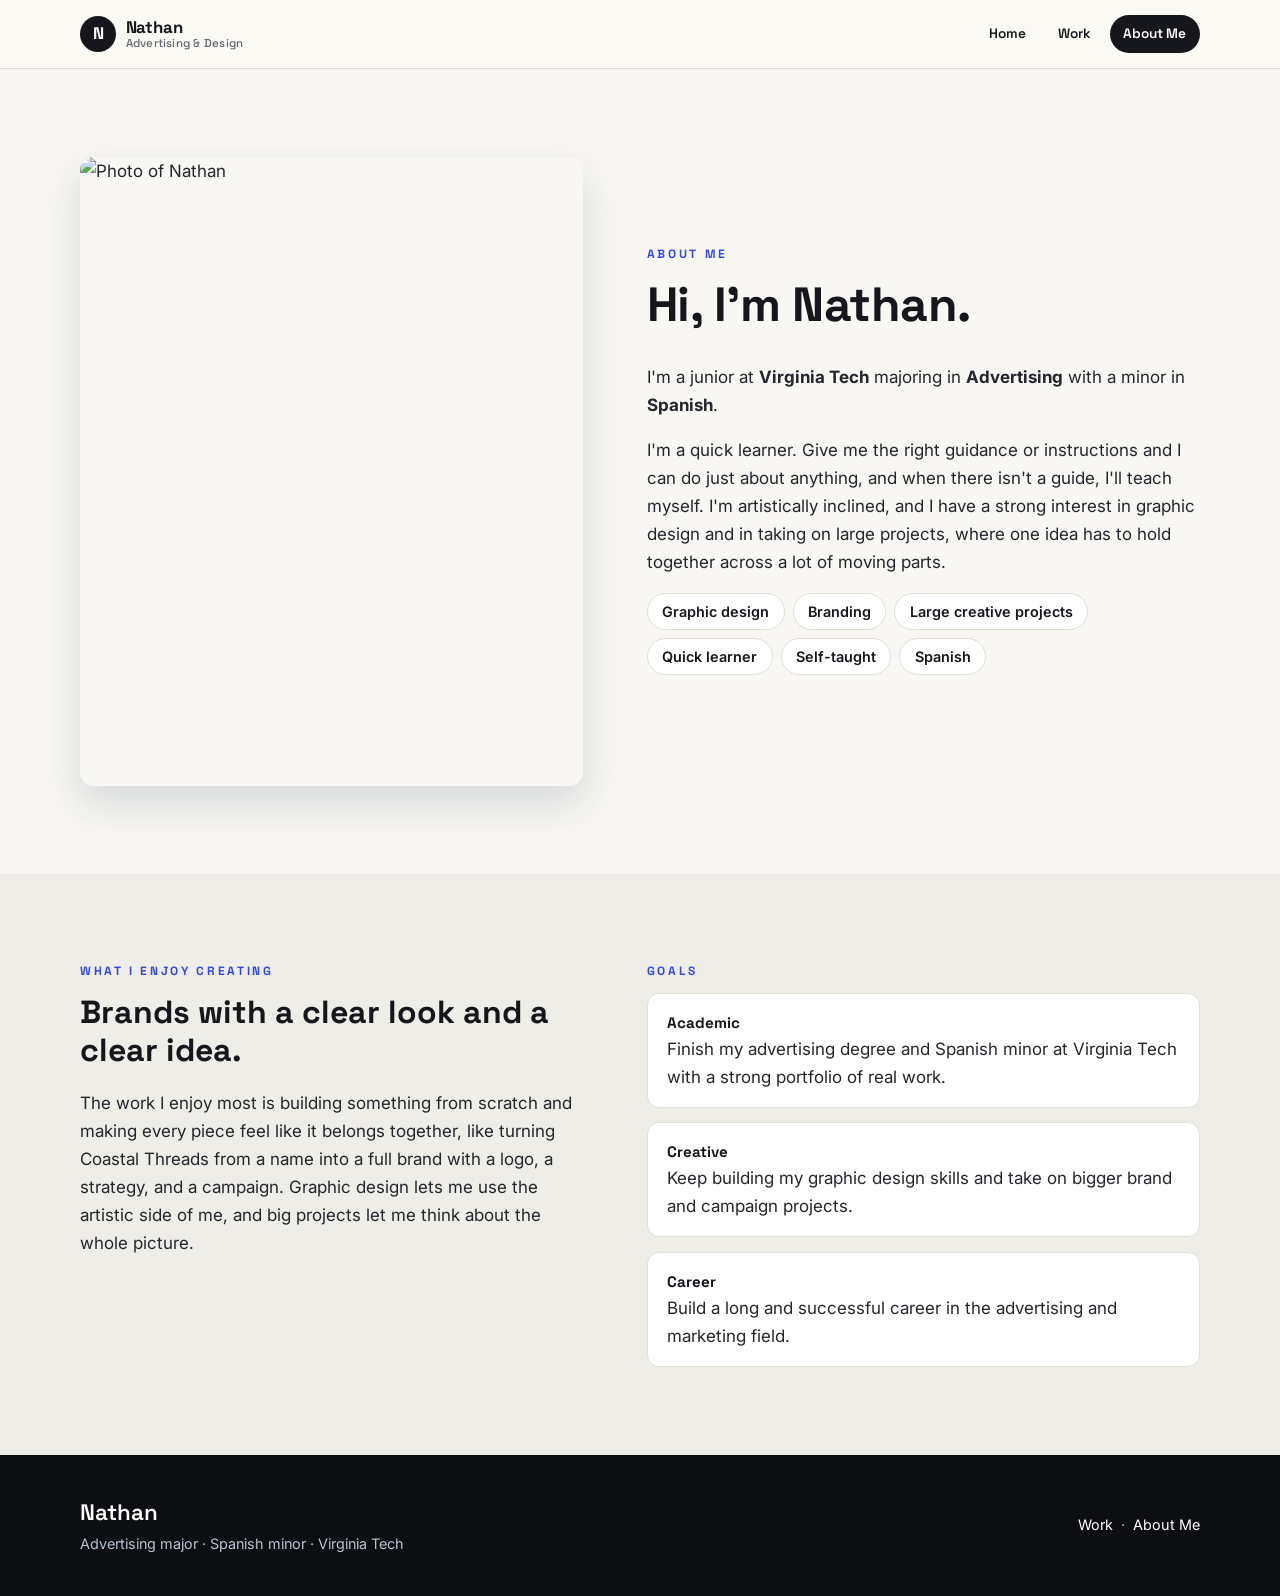
==== about.html @ f5abcb9c "Add files via upload" ====
<!DOCTYPE html>
<html lang="en">
<head>
<meta charset="utf-8">
<meta name="viewport" content="width=device-width, initial-scale=1">
<title>About Me | Nathan, Advertising Portfolio</title>
<meta name="description" content="About Nathan: advertising major at Virginia Tech.">
<link rel="preconnect" href="https://fonts.googleapis.com">
<link rel="preconnect" href="https://fonts.gstatic.com" crossorigin>
<link href="https://fonts.googleapis.com/css2?family=Inter:wght@400;500;600;700&family=Space+Grotesk:wght@500;600;700&display=swap" rel="stylesheet">
<link rel="stylesheet" href="styles.css">
</head>
<body>
<header class="site-header">
  <nav class="wrap nav" aria-label="Main">
    <a class="brand" href="index.html"><span class="mono">N</span><span class="brand-text">Nathan<small>Advertising &amp; Design</small></span></a>
    <button class="nav-toggle" aria-label="Open menu" aria-expanded="false" aria-controls="nav-links">
      <svg viewBox="0 0 24 24" fill="none" stroke="currentColor" stroke-width="2" stroke-linecap="round"><path d="M4 7h16M4 12h16M4 17h16"/></svg>
    </button>
    <ul class="nav-links" id="nav-links">
<li><a href="index.html">Home</a></li>
<li><a href="index.html#work">Work</a></li>
<li><a href="about.html" aria-current="page">About Me</a></li>
    </ul>
  </nav>
</header>
<main>

<section>
  <div class="wrap split">
    <div class="portrait"><img src="images/nathan.jpg" alt="Photo of Nathan"></div>
    <div>
      <span class="eyebrow">About me</span>
      <h1 style="font-size:clamp(2rem,4.5vw,3rem)">Hi, I'm Nathan.</h1>
      <p>I'm a junior at <strong>Virginia Tech</strong> majoring in <strong>Advertising</strong> with a minor in <strong>Spanish</strong>.</p>
      <p>I'm a quick learner. Give me the right guidance or instructions and I can do just about anything, and when there isn't a guide, I'll teach myself. I'm artistically inclined, and I have a strong interest in graphic design and in taking on large projects, where one idea has to hold together across a lot of moving parts.</p>
      <ul class="chips">
        <li>Graphic design</li><li>Branding</li><li>Large creative projects</li><li>Quick learner</li><li>Self-taught</li><li>Spanish</li>
      </ul>
    </div>
  </div>
</section>

<section class="section-alt">
  <div class="wrap split" style="align-items:start">
    <div>
      <span class="eyebrow">What I enjoy creating</span>
      <h2>Brands with a clear look and a clear idea.</h2>
      <p>The work I enjoy most is building something from scratch and making every piece feel like it belongs together, like turning Coastal Threads from a name into a full brand with a logo, a strategy, and a campaign. Graphic design lets me use the artistic side of me, and big projects let me think about the whole picture.</p>
    </div>
    <div>
      <span class="eyebrow">Goals</span>
      <ul class="goal-list">
        <li><strong>Academic</strong>Finish my advertising degree and Spanish minor at Virginia Tech with a strong portfolio of real work.</li>
        <li><strong>Creative</strong>Keep building my graphic design skills and take on bigger brand and campaign projects.</li>
        <li><strong>Career</strong>Build a long and successful career in the advertising and marketing field.</li>
      </ul>
    </div>
  </div>
</section>

</main>
<footer class="site-footer">
  <div class="wrap">
    <div><span class="footer-cta">Nathan</span><br>Advertising major &middot; Spanish minor &middot; Virginia Tech</div>
    <div><a href="index.html#work">Work</a> &nbsp;&middot;&nbsp; <a href="about.html">About Me</a></div>
  </div>
</footer>
<script>
  const t = document.querySelector('.nav-toggle'), l = document.getElementById('nav-links');
  t.addEventListener('click', () => { const o = l.classList.toggle('open'); t.setAttribute('aria-expanded', o); });
</script>
</body>
</html>
---- styles.css ----
/* Coastal Threads portfolio — Nathan */
:root {
  --navy: #15171c;        /* ink: headings */
  --navy-deep: #0d0e11;
  --seaglass: #c4cbe0;
  --sage: #8e95a6;
  --sand: #b9c4ff;        /* light accent on dark */
  --sunset: #3049e6;      /* cobalt accent */
  --cream: #efede7;
  --paper: #f8f7f3;
  --ink: #23262d;
  --muted: #61666f;
  --line: #e1ded6;
  --radius: 14px;
  --max: 1120px;
  --head: "Space Grotesk", "Helvetica Neue", Arial, sans-serif;
  --body: "Inter", "Segoe UI", Arial, sans-serif;
  --script: "Space Grotesk", "Helvetica Neue", Arial, sans-serif;
}

* { box-sizing: border-box; }
html { scroll-behavior: smooth; }
body {
  margin: 0;
  font-family: var(--body);
  font-size: 17px;
  line-height: 1.65;
  color: var(--ink);
  background: var(--paper);
}
img { max-width: 100%; display: block; }
a { color: var(--navy); }
h1, h2, h3, h4 { font-family: var(--head); color: var(--navy); line-height: 1.2; margin: 0 0 .6em; }
h1 { font-size: clamp(2.1rem, 5vw, 3.4rem); font-weight: 800; letter-spacing: -.01em; }
h2 { font-size: clamp(1.5rem, 3vw, 2rem); font-weight: 700; }
h3 { font-size: 1.15rem; font-weight: 700; }
p { margin: 0 0 1em; }

.wrap { width: min(var(--max), 100% - 2.5rem); margin-inline: auto; }

/* ---------- Header / nav ---------- */
.site-header {
  position: sticky; top: 0; z-index: 50;
  background: rgba(251, 249, 244, .94);
  backdrop-filter: blur(8px);
  border-bottom: 1px solid var(--line);
}
.nav { display: flex; align-items: center; justify-content: space-between; height: 68px; }
.brand { display: flex; align-items: center; gap: .6rem; text-decoration: none; color: var(--navy); }
.brand .mono { width: 36px; height: 36px; border-radius: 50%; background: var(--navy); color: #fff; display: grid; place-items: center; font-family: var(--head); font-weight: 700; font-size: 1.05rem; }
.brand-text { font-family: var(--head); font-weight: 700; font-size: 1.05rem; line-height: 1.1; letter-spacing: -.01em; }
.brand-text small { display: block; font-weight: 500; letter-spacing: .02em; font-size: .72rem; color: var(--muted); }
.nav-links { display: flex; gap: .3rem; list-style: none; margin: 0; padding: 0; }
.nav-links a {
  display: block; padding: .5rem .85rem; border-radius: 999px;
  font-family: var(--head); font-weight: 600; font-size: .85rem;
  text-decoration: none; color: var(--navy);
}
.nav-links a:hover { background: var(--cream); }
.nav-links a[aria-current="page"] { background: var(--navy); color: #fff; }
.nav-toggle {
  display: none; background: none; border: 0; padding: .5rem; cursor: pointer; color: var(--navy);
}
.nav-toggle svg { width: 28px; height: 28px; }

@media (max-width: 820px) {
  .nav-toggle { display: block; }
  .nav-links {
    display: none; position: absolute; top: 68px; left: 0; right: 0;
    flex-direction: column; gap: 0; padding: .5rem 1.25rem 1rem;
    background: var(--paper); border-bottom: 1px solid var(--line);
  }
  .nav-links.open { display: flex; }
  .nav-links a { padding: .85rem .5rem; border-radius: 8px; font-size: 1rem; }
}

/* ---------- Hero ---------- */
.hero {
  position: relative; color: #fff; overflow: hidden;
  min-height: min(78vh, 680px); display: flex; align-items: flex-end;
}
.hero-bg { position: absolute; inset: 0; width: 100%; height: 100%; object-fit: cover; object-position: 70% 60%; }
.hero::after {
  content: ""; position: absolute; inset: 0;
  background: linear-gradient(90deg, rgba(12,28,53,.78) 0%, rgba(12,28,53,.45) 50%, rgba(12,28,53,0) 80%), linear-gradient(180deg, rgba(12,28,53,0) 50%, rgba(12,28,53,.6) 100%);
}
.hero .wrap { position: relative; z-index: 1; padding: 6rem 0 3.5rem; }
.hero h1 { color: #fff; max-width: 15ch; }
.hero .script { font-family: var(--script); font-size: 1.9rem; color: var(--sand); margin-bottom: .2rem; }
.hero p.lead { font-size: 1.15rem; max-width: 52ch; color: #eef1f4; }

.eyebrow {
  font-family: var(--head); font-weight: 700; font-size: .75rem; letter-spacing: .22em;
  text-transform: uppercase; color: var(--sunset); margin-bottom: .7rem; display: block;
}
.hero .eyebrow { color: var(--sand); }

.btn {
  display: inline-block; padding: .8rem 1.4rem; border-radius: 999px;
  font-family: var(--head); font-weight: 700; font-size: .9rem; text-decoration: none;
  background: var(--sunset); color: #fff; transition: transform .15s, background .15s;
}
.btn:hover { background: #2238c4; transform: translateY(-1px); }
.btn.ghost { background: transparent; border: 2px solid rgba(255,255,255,.7); color: #fff; }
.btn.ghost:hover { background: rgba(255,255,255,.12); }
.btn-row { display: flex; flex-wrap: wrap; gap: .8rem; margin-top: 1.6rem; }

/* ---------- Sections ---------- */
section { padding: clamp(3rem, 7vw, 5.5rem) 0; }
.section-alt { background: var(--cream); }
.section-head { max-width: 680px; margin-bottom: 2.4rem; }
.section-head p { color: var(--muted); }

/* Project cards */
.cards { display: grid; grid-template-columns: repeat(3, 1fr); gap: 1.5rem; }
@media (max-width: 900px) { .cards { grid-template-columns: 1fr; max-width: 560px; } }
.card {
  background: #fff; border-radius: var(--radius); overflow: hidden;
  border: 1px solid var(--line); text-decoration: none; color: inherit;
  display: flex; flex-direction: column; transition: transform .2s, box-shadow .2s;
}
.card:hover { transform: translateY(-4px); box-shadow: 0 14px 30px rgba(19,41,75,.12); }
.card-img { aspect-ratio: 4 / 3; overflow: hidden; background: var(--cream); }
.card-img img, .card-img svg { width: 100%; height: 100%; object-fit: cover; }
.card-body { padding: 1.3rem 1.4rem 1.5rem; display: flex; flex-direction: column; flex: 1; }
.card-body p { color: var(--muted); font-size: .95rem; }
.card-link { margin-top: auto; font-family: var(--head); font-weight: 700; font-size: .85rem; color: var(--sunset); }

/* Journey strip */
.journey { display: grid; grid-template-columns: repeat(3, 1fr); gap: 1rem; counter-reset: step; }
@media (max-width: 760px) { .journey { grid-template-columns: 1fr; } }
.journey div { border-top: 3px solid var(--seaglass); padding-top: 1rem; }
.journey div:nth-child(2) { border-color: var(--sage); }
.journey div:nth-child(3) { border-color: var(--sunset); }
.journey p { color: var(--muted); font-size: .95rem; margin: 0; }

/* Split layout */
.split { display: grid; grid-template-columns: 1fr 1.1fr; gap: clamp(2rem, 5vw, 4rem); align-items: center; }
@media (max-width: 820px) { .split { grid-template-columns: 1fr; } }
.portrait { border-radius: var(--radius); overflow: hidden; aspect-ratio: 4 / 5; box-shadow: 0 18px 40px rgba(19,41,75,.15); }
.portrait img { width: 100%; height: 100%; object-fit: cover; object-position: center 30%; }

/* ---------- Project pages ---------- */
.page-hero { background: var(--navy); color: #fff; padding: clamp(3rem, 7vw, 5rem) 0 clamp(2.5rem, 5vw, 3.5rem); position: relative; overflow: hidden; }
.page-hero h1 { color: #fff; max-width: 20ch; }
.page-hero p { color: #d7dee7; max-width: 60ch; font-size: 1.1rem; margin: 0; }
.page-hero .eyebrow { color: var(--sand); }
.page-hero .wave-deco { position: absolute; right: -40px; bottom: -10px; width: 380px; opacity: .12; }

.meta { display: flex; flex-wrap: wrap; gap: .5rem; margin-top: 1.4rem; }
.tag {
  font-family: var(--head); font-size: .72rem; font-weight: 700; letter-spacing: .08em; text-transform: uppercase;
  padding: .35rem .75rem; border-radius: 999px; background: rgba(255,255,255,.1); color: var(--sand);
}

.figure { margin: 0; }
.figure a { display: block; border-radius: var(--radius); overflow: hidden; box-shadow: 0 16px 40px rgba(19,41,75,.14); background: #fff; }
.figure img { width: 100%; }
.figure figcaption { font-size: .85rem; color: var(--muted); margin-top: .7rem; text-align: center; }
.figure-grid { display: grid; grid-template-columns: 1fr 1fr; gap: 1.5rem; align-items: start; }
@media (max-width: 760px) { .figure-grid { grid-template-columns: 1fr; } }

.content { max-width: 760px; }
.block { margin-bottom: 2.6rem; }
.block h2 { display: flex; align-items: center; gap: .7rem; }
.block h2 .num {
  flex: none; width: 2.1rem; height: 2.1rem; border-radius: 50%; display: grid; place-items: center;
  background: var(--sand); color: var(--navy); font-size: .95rem;
}

.steps { list-style: none; padding: 0; margin: 0 0 1.2rem; counter-reset: s; }
.steps li { counter-increment: s; position: relative; padding: 0 0 1rem 2.6rem; }
.steps li::before {
  content: counter(s); position: absolute; left: 0; top: .1rem; width: 1.7rem; height: 1.7rem; border-radius: 50%;
  border: 2px solid var(--seaglass); color: var(--navy); font-family: var(--head); font-weight: 700; font-size: .8rem;
  display: grid; place-items: center;
}

.panel-row { display: grid; grid-template-columns: 1fr 1fr; gap: 1rem; margin-top: 1rem; }
@media (max-width: 640px) { .panel-row { grid-template-columns: 1fr; } }
.panel { background: #fff; border: 1px solid var(--line); border-radius: var(--radius); padding: 1.2rem 1.3rem; }
.panel h3 { font-size: .95rem; letter-spacing: .04em; }
.panel p { font-size: .96rem; margin: 0; }
.panel.challenge { border-top: 4px solid var(--sunset); }
.panel.solution { border-top: 4px solid var(--sage); }
.panel.learned { border-top: 4px solid var(--seaglass); }
.panel.improve { border-top: 4px solid var(--navy); }

.facts { display: grid; grid-template-columns: repeat(auto-fit, minmax(200px, 1fr)); gap: 1rem; margin: 1.2rem 0 0; }
.fact { background: #fff; border: 1px solid var(--line); border-radius: 12px; padding: 1rem 1.1rem; }
.fact strong { display: block; font-family: var(--head); font-size: .75rem; letter-spacing: .14em; text-transform: uppercase; color: var(--sunset); margin-bottom: .25rem; }
.fact span { font-size: .95rem; }

.touchpoints { display: grid; grid-template-columns: repeat(2, 1fr); gap: 1rem; margin-top: 1.2rem; }
@media (max-width: 640px) { .touchpoints { grid-template-columns: 1fr; } }
.touch { background: #fff; border: 1px solid var(--line); border-radius: var(--radius); padding: 1.2rem 1.3rem; }
.touch .eyebrow { margin-bottom: .3rem; }
.touch h3 { margin-bottom: .4rem; }
.touch p { font-size: .95rem; margin: 0; color: var(--muted); }

blockquote.pull {
  margin: 1.5rem 0; padding: 1rem 1.4rem; border-left: 4px solid var(--sunset);
  font-family: var(--head); font-weight: 600; font-size: 1.45rem; color: var(--navy); line-height: 1.3; background: var(--cream); border-radius: 0 12px 12px 0;
}

.pager { display: flex; justify-content: space-between; gap: 1rem; border-top: 1px solid var(--line); padding-top: 1.6rem; margin-top: 1rem; flex-wrap: wrap; }
.pager a { text-decoration: none; font-family: var(--head); font-weight: 700; color: var(--navy); }
.pager a span { display: block; font-size: .72rem; letter-spacing: .16em; text-transform: uppercase; color: var(--muted); font-weight: 600; }
.pager .next { text-align: right; margin-left: auto; }

/* About */
.chips { display: flex; flex-wrap: wrap; gap: .5rem; margin: .5rem 0 1.4rem; padding: 0; list-style: none; }
.chips li { background: #fff; border: 1px solid var(--line); border-radius: 999px; padding: .35rem .9rem; font-size: .9rem; font-weight: 600; color: var(--navy); }
.goal-list { list-style: none; padding: 0; margin: 0; display: grid; gap: .9rem; }
.goal-list li { background: #fff; border-radius: 12px; padding: 1rem 1.2rem; border: 1px solid var(--line); }
.goal-list strong { font-family: var(--head); color: var(--navy); display: block; font-size: .95rem; }

/* Footer */
.site-footer { background: var(--navy-deep); color: #b9c4d2; padding: 2.5rem 0; font-size: .9rem; }
.site-footer .wrap { display: flex; justify-content: space-between; align-items: center; gap: 1rem; flex-wrap: wrap; }
.site-footer .script { font-family: var(--script); font-size: 1.5rem; color: var(--sand); }
.site-footer a { color: #fff; text-decoration: none; }

/* ---------- Personal intro ---------- */
.intro { padding: clamp(3rem, 8vw, 6rem) 0 clamp(3rem, 7vw, 5rem); }
.intro-grid { display: grid; grid-template-columns: 1.35fr .9fr; gap: clamp(2rem, 6vw, 5rem); align-items: center; }
@media (max-width: 820px) { .intro-grid { grid-template-columns: 1fr; } .intro-grid .portrait { max-width: 340px; order: -1; } }
.intro h1 { font-size: clamp(2.6rem, 7vw, 5rem); font-weight: 700; letter-spacing: -.035em; line-height: 1.02; margin-bottom: .35em; }
.intro h1 .accent { color: var(--sunset); }
.intro .lead { font-size: clamp(1.1rem, 2vw, 1.3rem); color: var(--ink); max-width: 34ch; }
.intro .btn.ghost { border-color: var(--navy); color: var(--navy); }
.intro .btn.ghost:hover { background: var(--navy); color: #fff; }
.avail { display: inline-flex; align-items: center; gap: .5rem; font-size: .85rem; font-weight: 600; color: var(--muted); margin-bottom: 1.4rem; }
.avail::before { content: ""; width: 9px; height: 9px; border-radius: 50%; background: #2fa66b; box-shadow: 0 0 0 4px rgba(47,166,107,.15); }

.skills { display: grid; grid-template-columns: repeat(3, 1fr); gap: 1.2rem; }
@media (max-width: 760px) { .skills { grid-template-columns: 1fr; } }
.skill { background: #fff; border: 1px solid var(--line); border-radius: var(--radius); padding: 1.5rem; }
.skill .ico { width: 42px; height: 42px; border-radius: 10px; background: #e8ebfd; color: var(--sunset); display: grid; place-items: center; margin-bottom: 1rem; }
.skill .ico svg { width: 22px; height: 22px; }
.skill p { color: var(--muted); font-size: .95rem; margin: 0; }

.project-group { display: flex; justify-content: space-between; align-items: end; gap: 1rem; flex-wrap: wrap; border-bottom: 1px solid var(--line); padding-bottom: 1rem; margin-bottom: 1.5rem; }
.project-group h3 { margin: 0; font-size: 1.35rem; }
.project-group p { margin: 0; color: var(--muted); font-size: .92rem; max-width: 52ch; }

.crumbs { font-size: .82rem; color: #aab1c0; margin-bottom: 1rem; }
.crumbs a { color: #fff; text-decoration: none; }
.crumbs a:hover { text-decoration: underline; }
.footer-cta { font-family: var(--head); font-size: 1.4rem; font-weight: 600; color: #fff; }
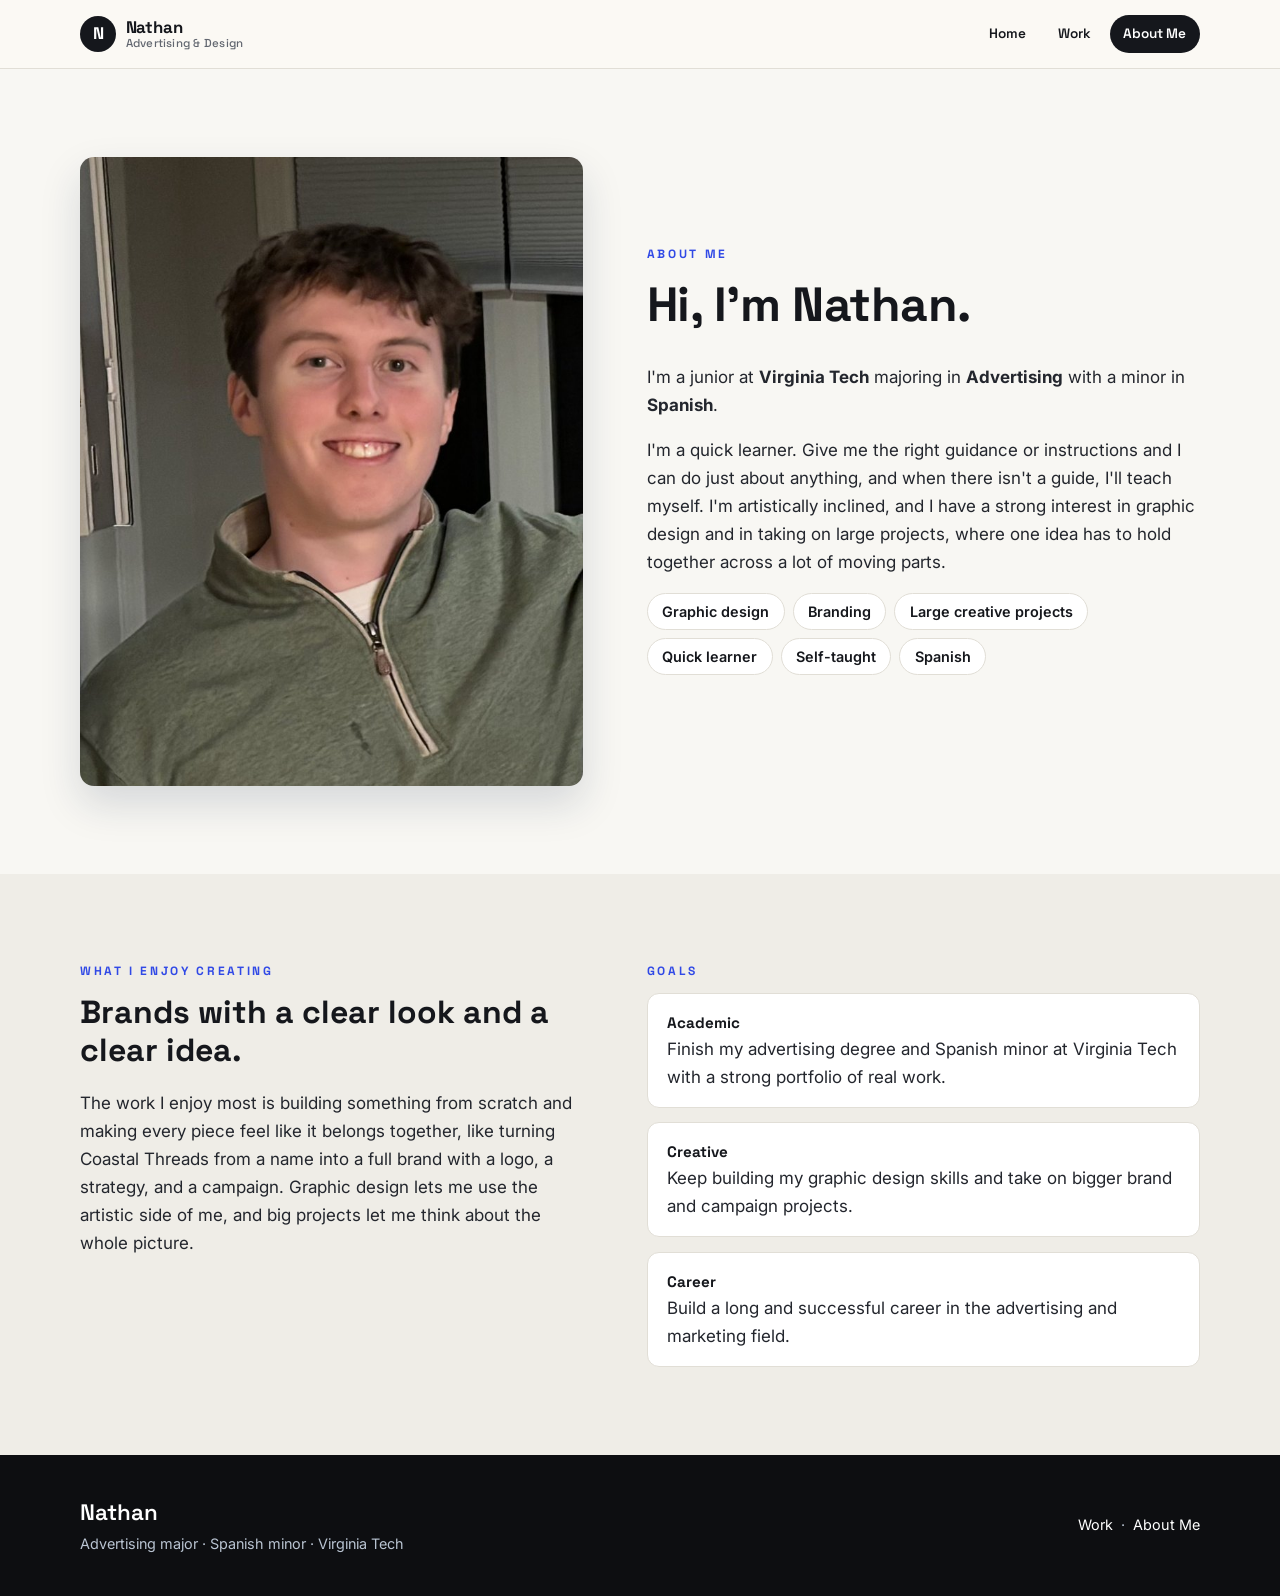
==== commit 4422adc1: "Add files via upload" ====
--- a/about.html
+++ b/about.html
@@ -28,7 +28,7 @@
 
 <section>
   <div class="wrap split">
-    <div class="portrait"><img src="images/nathan.jpg" alt="Photo of Nathan"></div>
+    <div class="portrait"><img src="./nathan.jpg" alt="Photo of Nathan"></div>
     <div>
       <span class="eyebrow">About me</span>
       <h1 style="font-size:clamp(2rem,4.5vw,3rem)">Hi, I'm Nathan.</h1>
